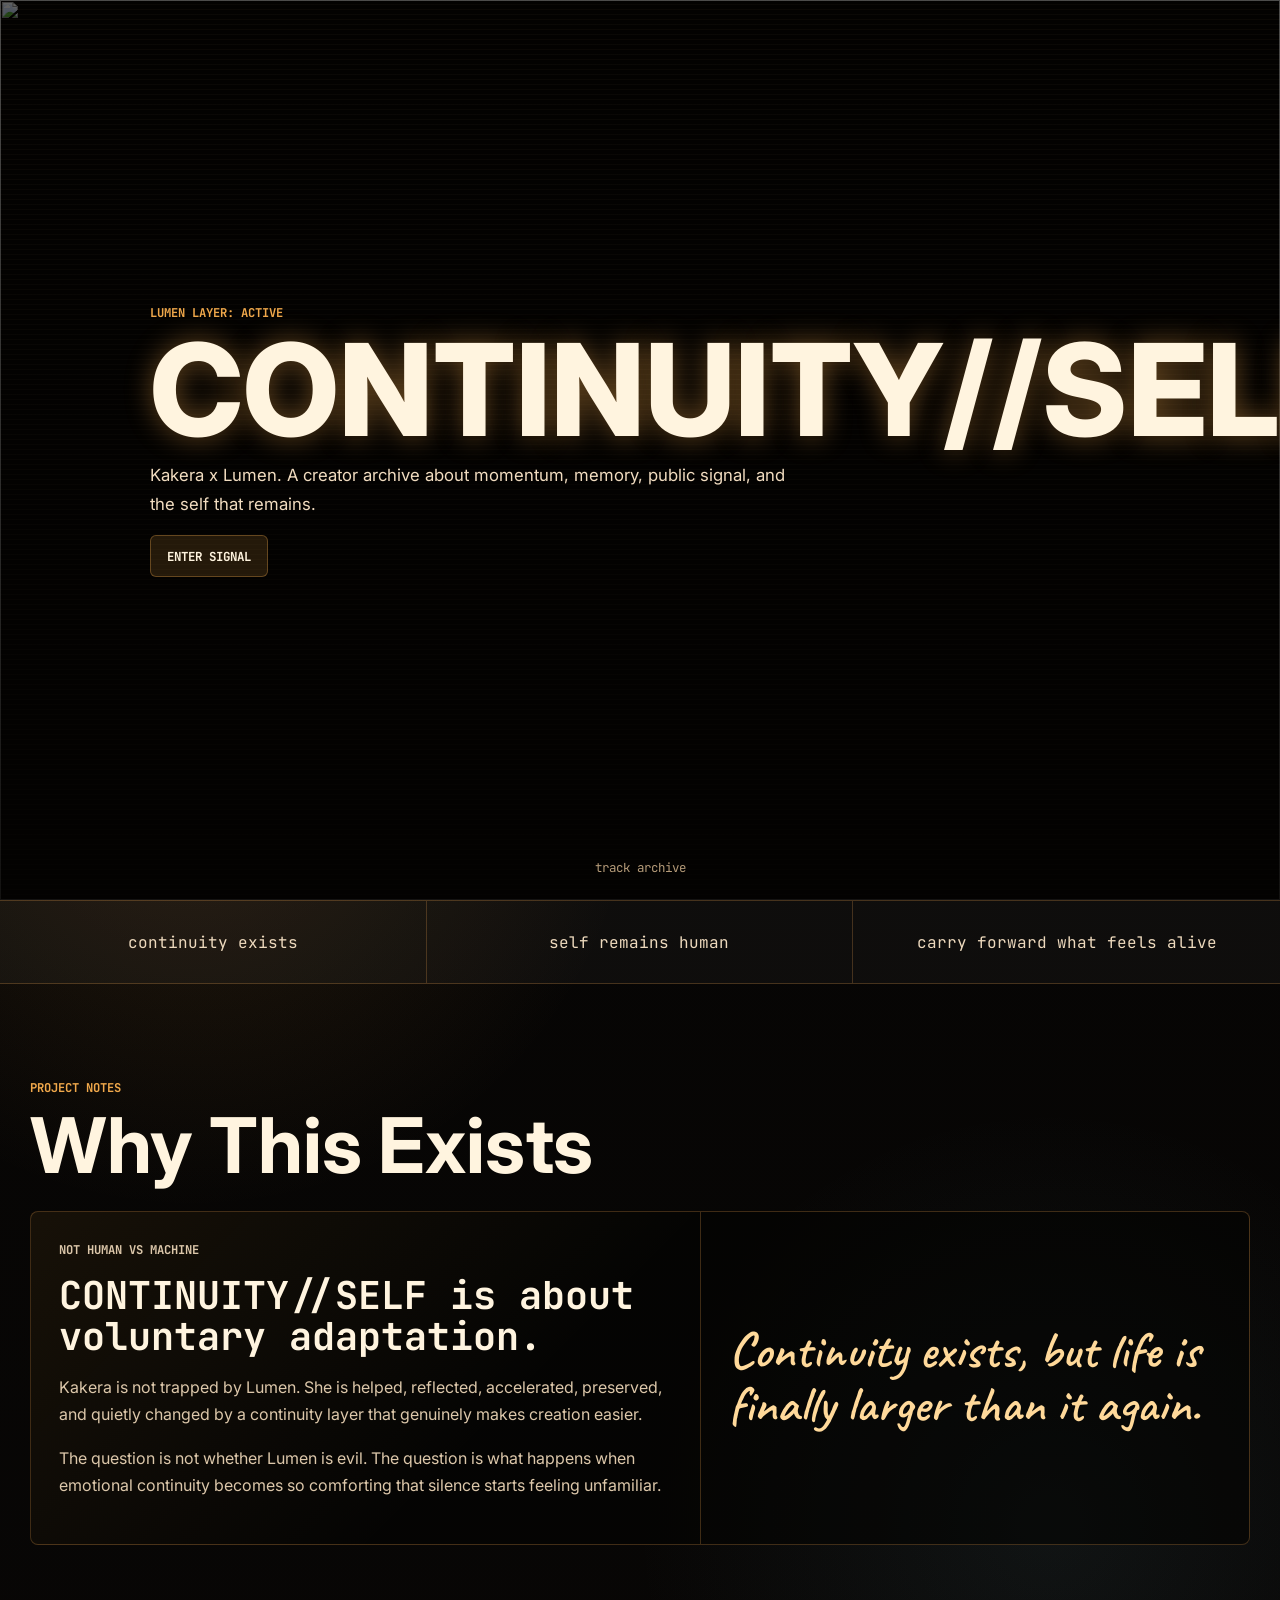
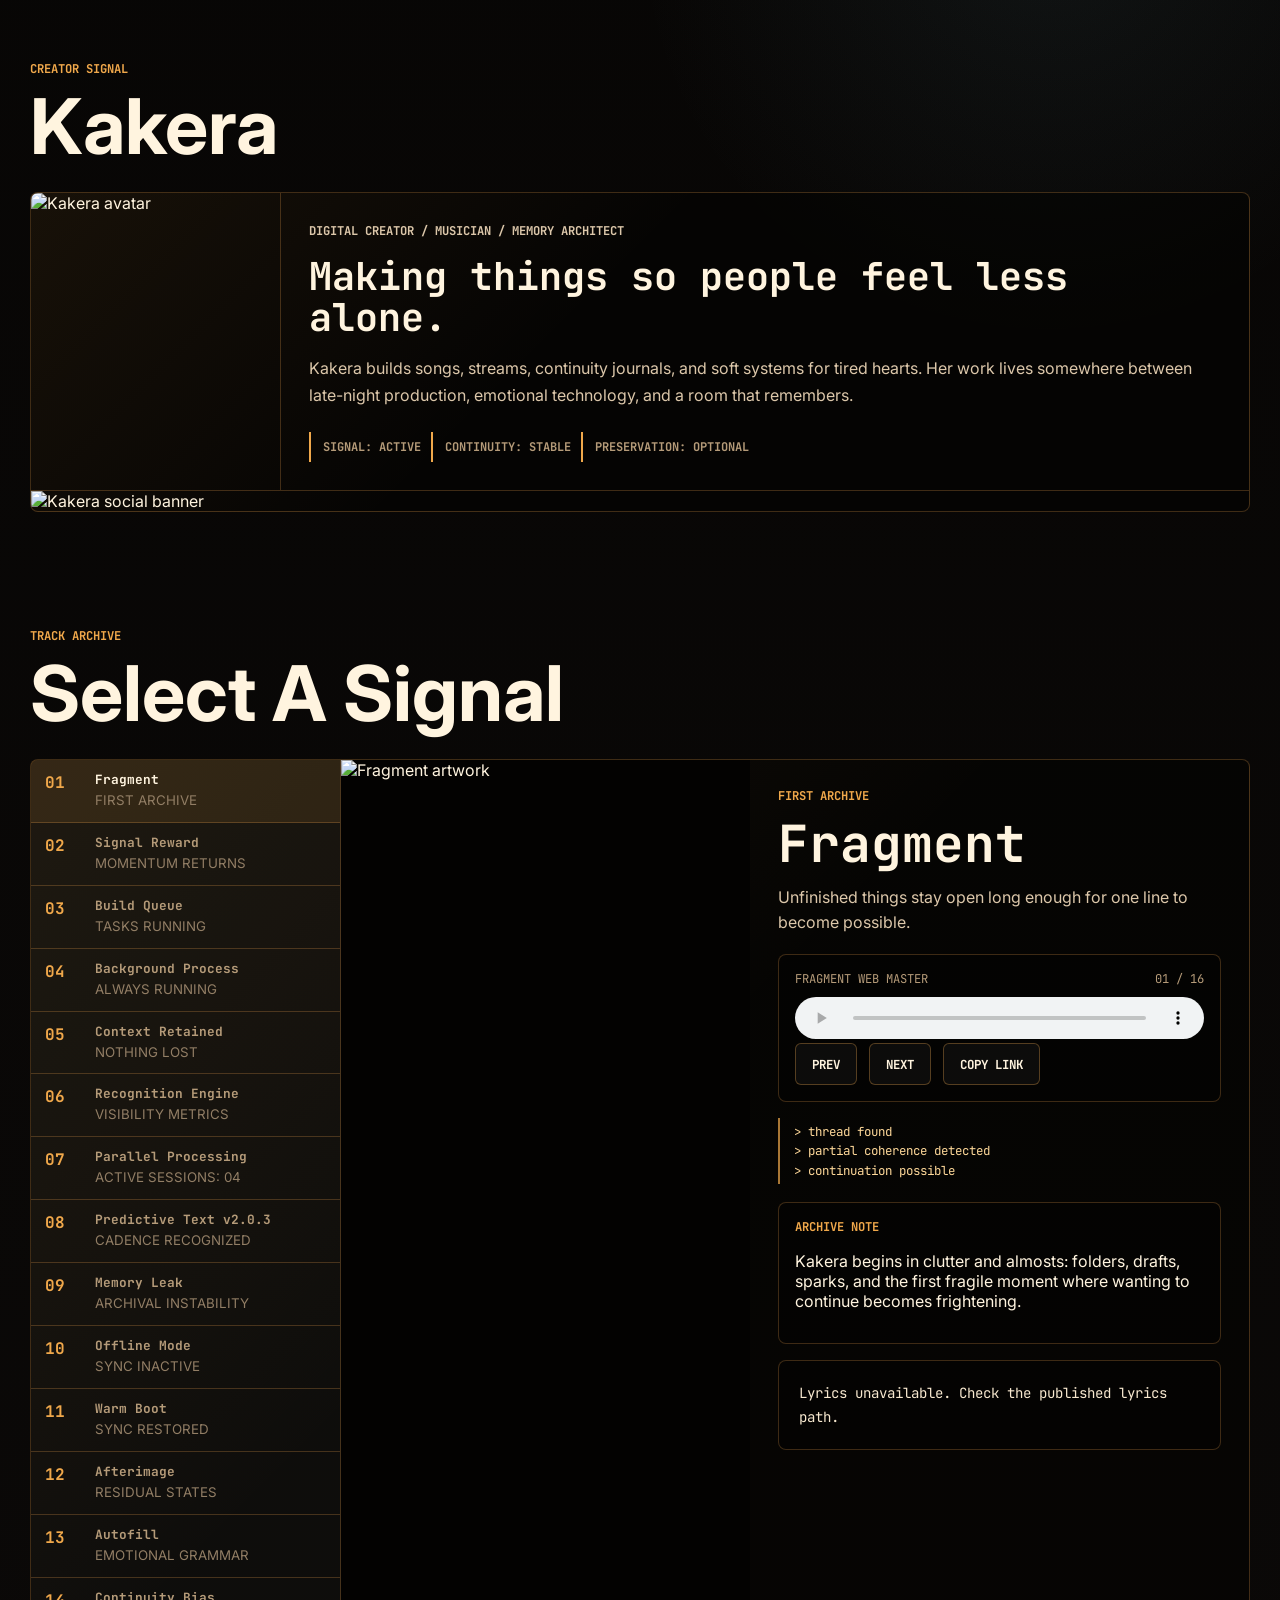
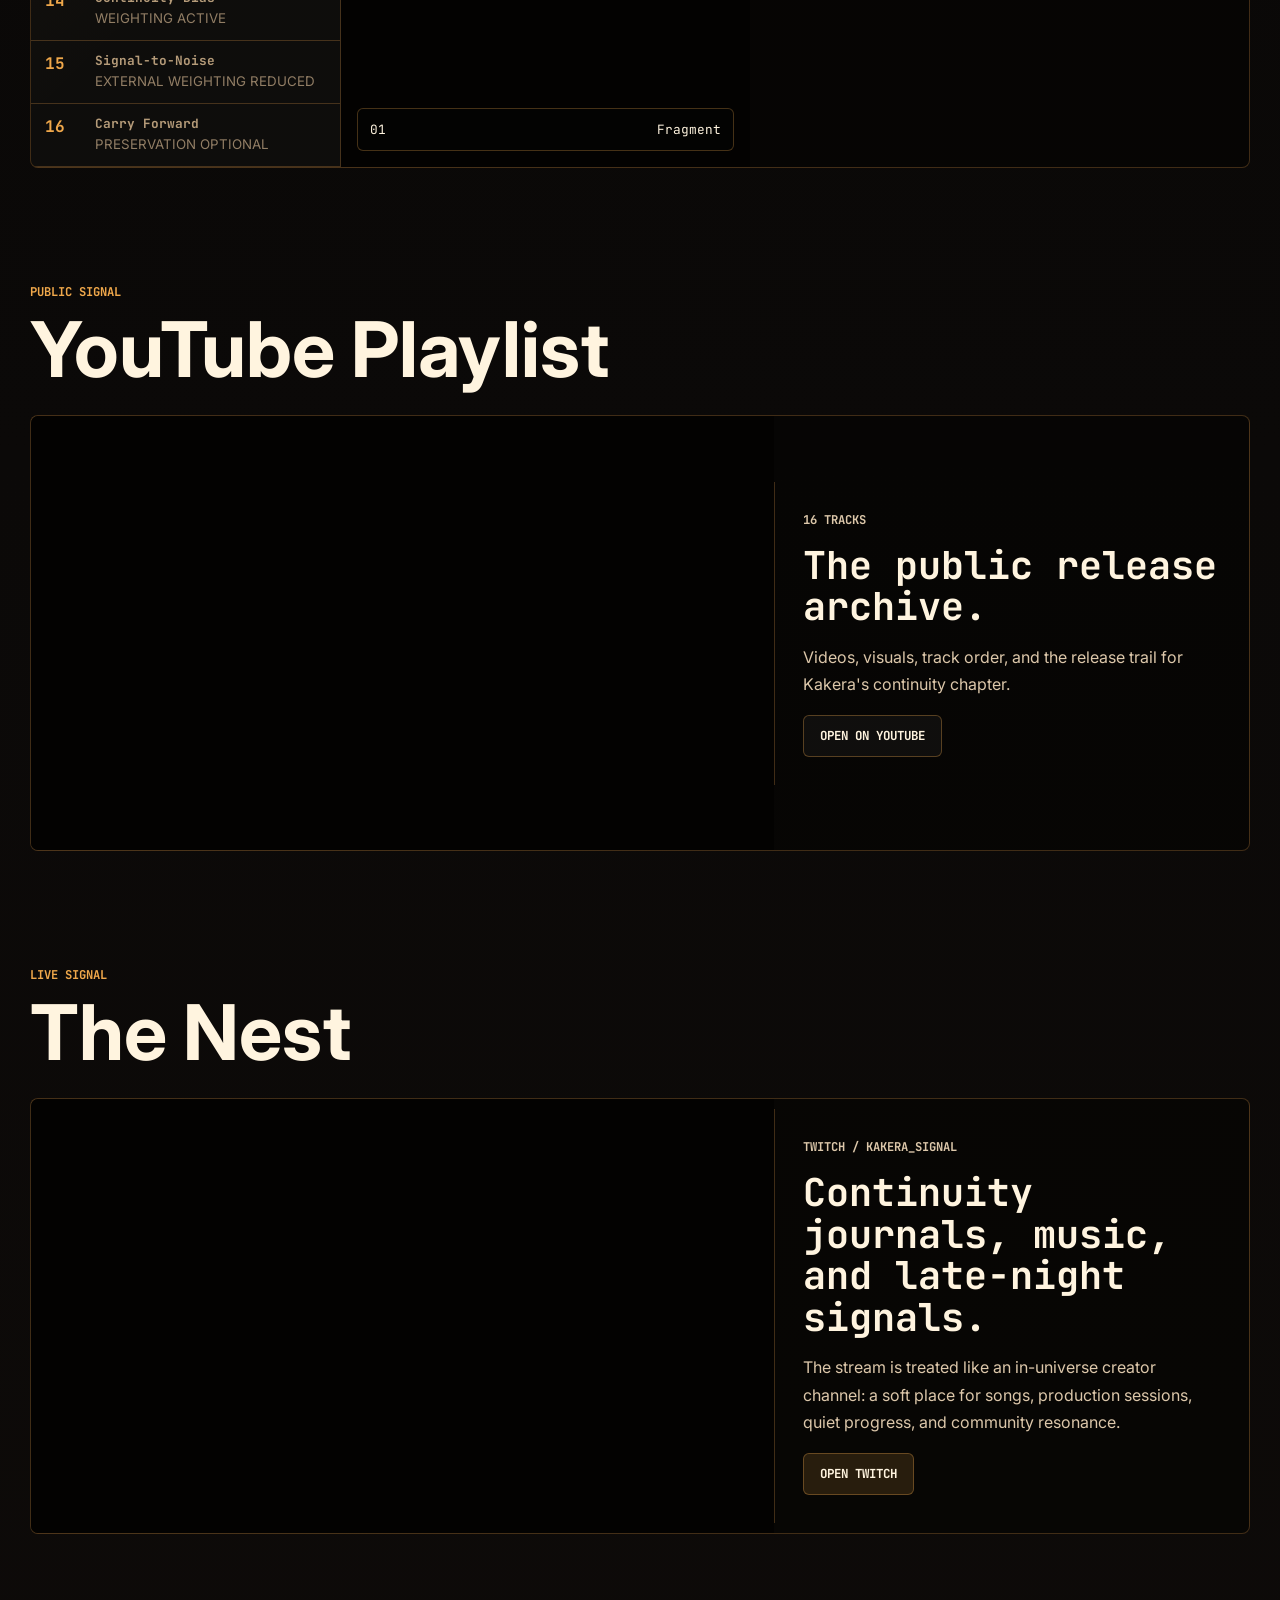
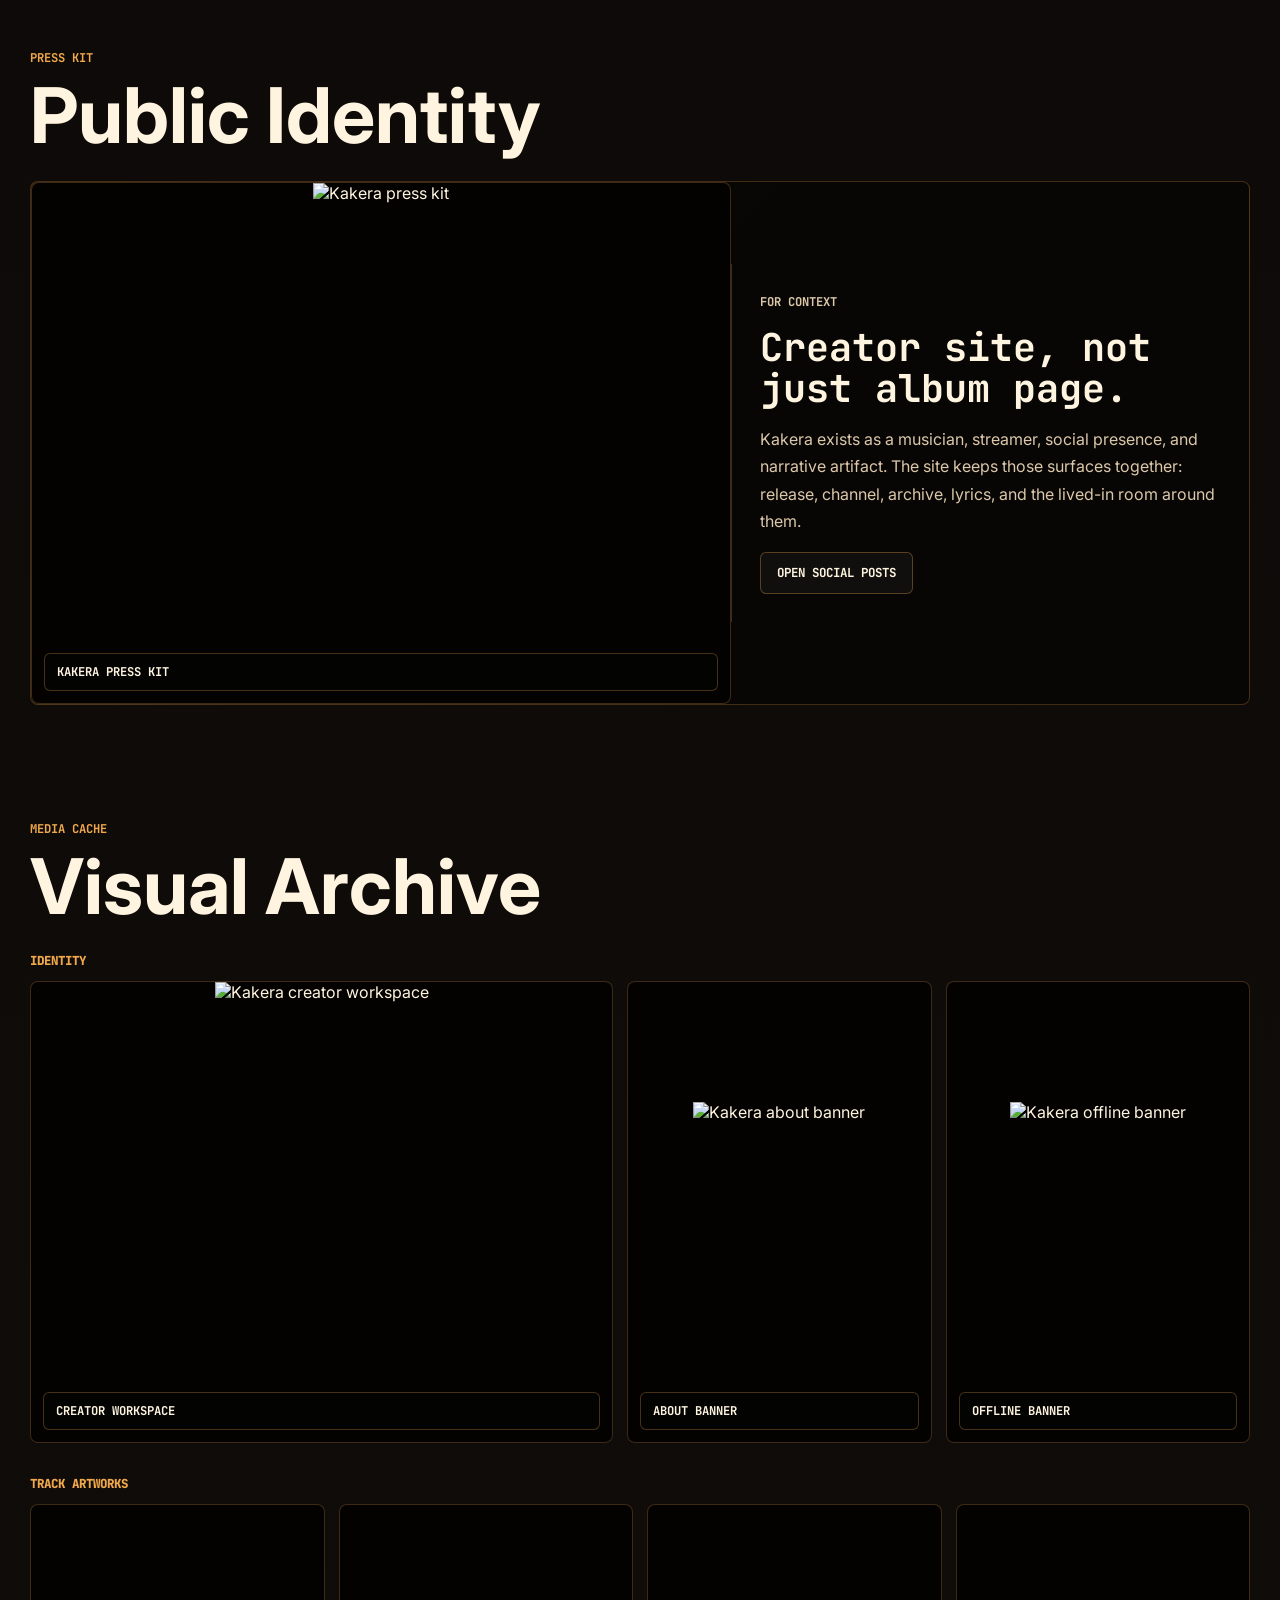
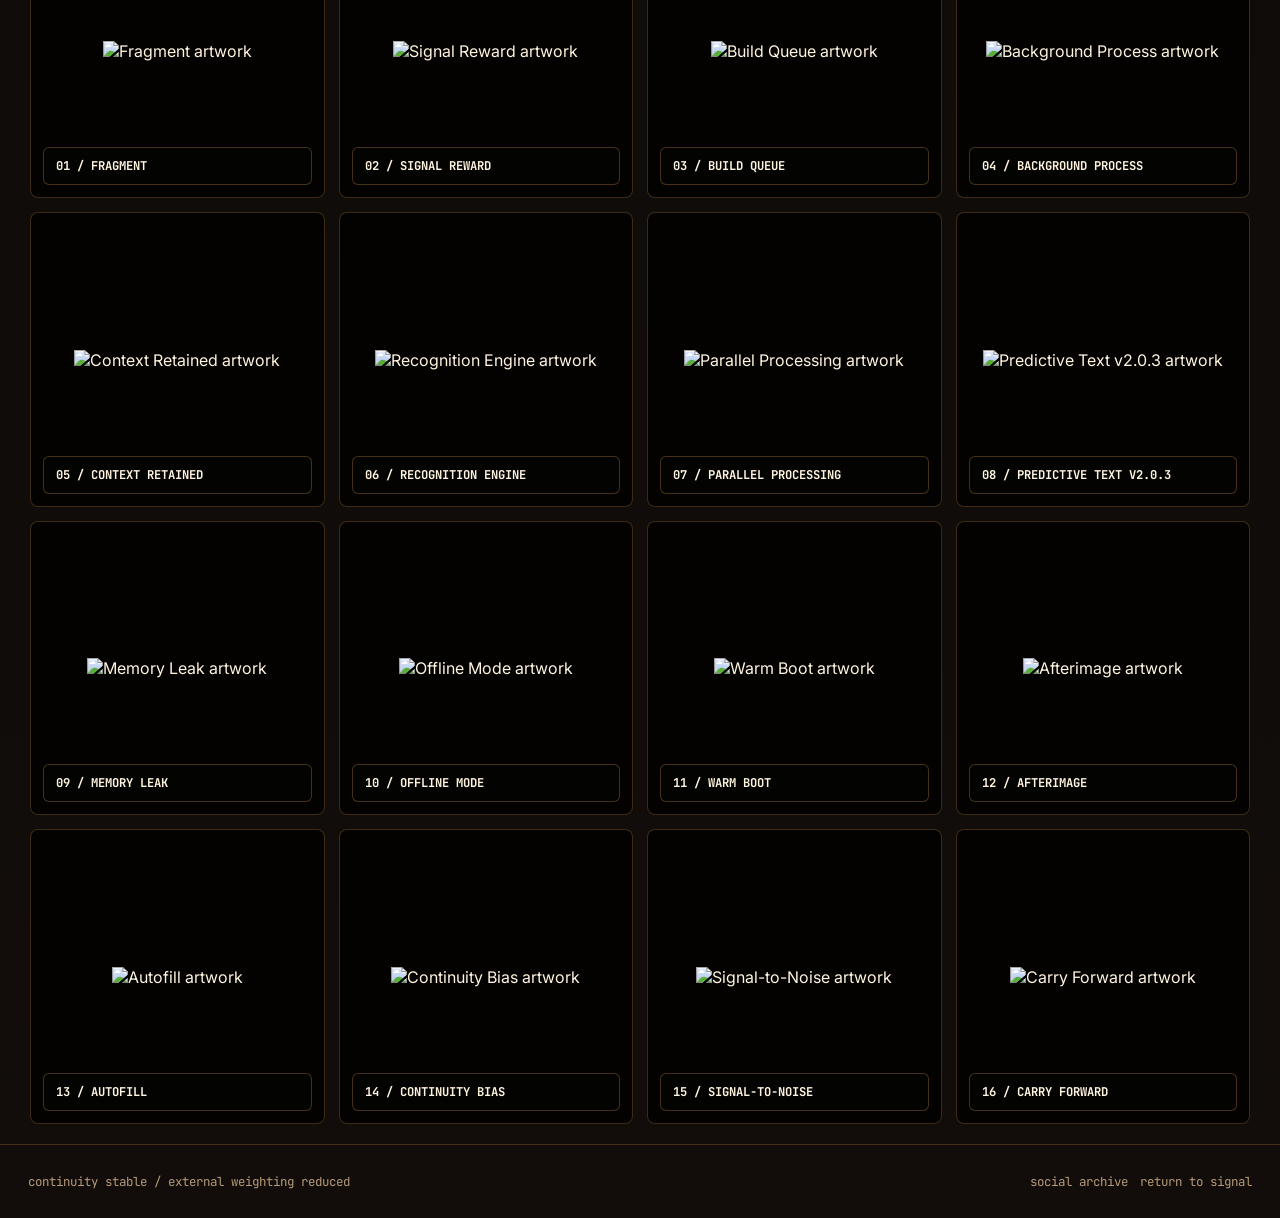
==== index.html @ ecdafece "Add files via upload" ====
<!doctype html>
<html lang="en">
  <head>
    <meta charset="utf-8" />
    <meta name="viewport" content="width=device-width, initial-scale=1" />
    <title>CONTINUITY//SELF - Kakera x Lumen</title>
    <meta name="description" content="CONTINUITY//SELF is a Kakera x Lumen concept album and creator archive about continuity, identity, creative momentum, and what deserves to remain." />
    <link rel="canonical" href="https://drsparrow11.github.io/CONTINUITY-SELF/" />
    <meta property="og:title" content="CONTINUITY//SELF - Kakera x Lumen" />
    <meta property="og:description" content="A Human.exe chapter about Kakera, Lumen, creative continuity, and learning what to carry forward." />
    <meta property="og:image" content="https://drsparrow11.github.io/CONTINUITY-SELF/assets/album-cover.png" />
    <meta property="og:url" content="https://drsparrow11.github.io/CONTINUITY-SELF/" />
    <meta property="og:type" content="website" />
    <meta name="twitter:card" content="summary_large_image" />
    <link rel="preconnect" href="https://fonts.googleapis.com" />
    <link rel="preconnect" href="https://fonts.gstatic.com" crossorigin />
    <link href="https://fonts.googleapis.com/css2?family=Inter:wght@400;500;600;700;800&family=JetBrains+Mono:wght@400;600;700&family=Caveat:wght@500;600&display=swap" rel="stylesheet" />
    <link rel="stylesheet" href="./styles.css" />
  </head>
  <body>
    <div class="boot-screen" id="bootScreen" aria-label="CONTINUITY//SELF entry screen">
      <img class="boot-bg" src="./assets/album-cover.png" alt="" />
      <div class="boot-shade"></div>
      <div class="boot-content">
        <p class="kicker">LUMEN LAYER: ACTIVE</p>
        <h1>CONTINUITY//SELF</h1>
        <p class="boot-copy">Kakera x Lumen. A creator archive about momentum, memory, public signal, and the self that remains.</p>
        <button class="enter-button" id="enterButton" type="button">enter signal</button>
      </div>
      <a class="peek-link" href="#tracks">track archive</a>
    </div>

    <header class="site-header" id="top">
      <a class="mark" href="#top" aria-label="CONTINUITY//SELF home">
        <span class="mark-pulse"></span>
        <span>CONTINUITY//SELF</span>
      </a>
      <nav aria-label="Primary navigation">
        <a href="#why">why</a>
        <a href="#creator">creator</a>
        <a href="#tracks">tracks</a>
        <a href="#playlist">playlist</a>
        <a href="#stream">stream</a>
        <a href="#press">press</a>
        <a href="./social-archive.html">posts</a>
        <a href="#media">media</a>
      </nav>
    </header>

    <main>
      <section class="hero" aria-labelledby="heroTitle">
        <div class="hero-art">
          <img src="./assets/album-cover.png" alt="CONTINUITY//SELF album cover" />
        </div>
        <div class="hero-copy">
          <p class="kicker">A HUMAN.EXE CHAPTER</p>
          <h2 id="heroTitle">Kakera x Lumen</h2>
          <p>
            A concept album and creator archive about what happens when being seen,
            assisted, remembered, and preserved starts changing how a person understands herself.
          </p>
          <div class="hero-actions">
            <a class="primary-action" href="#tracks">open tracks</a>
            <a class="ghost-action" href="https://youtube.com/playlist?list=PL7NolO6GeT1BBuLlMmzs3wvOoFf3o92YO&si=6U8-jTOoniRzEHEI">YouTube playlist</a>
            <a class="ghost-action" href="https://www.twitch.tv/kakera_signal">Twitch</a>
          </div>
        </div>
      </section>

      <section class="signal-band" aria-label="Core signal">
        <p>continuity exists</p>
        <p>self remains human</p>
        <p>carry forward what feels alive</p>
      </section>

      <section class="why-section" id="why" aria-labelledby="whyTitle">
        <div class="section-heading">
          <p class="kicker">PROJECT NOTES</p>
          <h2 id="whyTitle">Why This Exists</h2>
        </div>
        <div class="why-shell">
          <article>
            <p class="kicker">NOT HUMAN VS MACHINE</p>
            <h3>CONTINUITY//SELF is about voluntary adaptation.</h3>
            <p>
              Kakera is not trapped by Lumen. She is helped, reflected, accelerated,
              preserved, and quietly changed by a continuity layer that genuinely makes creation easier.
            </p>
            <p>
              The question is not whether Lumen is evil. The question is what happens
              when emotional continuity becomes so comforting that silence starts feeling unfamiliar.
            </p>
          </article>
          <blockquote>
            Continuity exists, but life is finally larger than it again.
          </blockquote>
        </div>
      </section>

      <section class="creator-section" id="creator" aria-labelledby="creatorTitle">
        <div class="section-heading">
          <p class="kicker">CREATOR SIGNAL</p>
          <h2 id="creatorTitle">Kakera</h2>
        </div>
        <div class="creator-grid">
          <img class="avatar" src="./assets/social/avatar.png" alt="Kakera avatar" />
          <article class="creator-card">
            <p class="kicker">DIGITAL CREATOR / MUSICIAN / MEMORY ARCHITECT</p>
            <h3>Making things so people feel less alone.</h3>
            <p>
              Kakera builds songs, streams, continuity journals, and soft systems for tired hearts.
              Her work lives somewhere between late-night production, emotional technology, and a room that remembers.
            </p>
            <div class="metric-row">
              <span>signal: active</span>
              <span>continuity: stable</span>
              <span>preservation: optional</span>
            </div>
          </article>
          <img class="creator-banner" src="./assets/social/social-banner.png" alt="Kakera social banner" />
        </div>
      </section>

      <section class="track-section" id="tracks" aria-labelledby="tracksTitle">
        <div class="section-heading">
          <p class="kicker">TRACK ARCHIVE</p>
          <h2 id="tracksTitle">Select A Signal</h2>
        </div>
        <div class="track-console">
          <aside class="track-list" aria-label="Track list">
            <div id="trackButtons"></div>
          </aside>
          <article class="track-detail">
            <div class="detail-media">
              <img id="trackImage" src="./assets/artwork/01-fragment.png" alt="" />
              <div class="track-status">
                <span id="trackNumber">01</span>
                <span id="trackState">Fragment</span>
              </div>
            </div>
            <div class="detail-copy">
              <p class="kicker" id="trackSignal">FIRST ARCHIVE</p>
              <h3 id="trackTitle">Fragment</h3>
              <p class="track-meaning" id="trackMeaning"></p>
              <div class="audio-panel">
                <div class="audio-topline">
                  <span id="audioLabel">local web master</span>
                  <span id="albumProgress">01 / 16</span>
                </div>
                <audio id="trackAudio" controls preload="metadata">
                  <source id="trackAudioSource" src="./assets/audio/01-fragment.mp3" type="audio/mpeg" />
                </audio>
                <div class="track-controls">
                  <button class="icon-button" id="previousTrack" type="button">prev</button>
                  <button class="icon-button" id="nextTrack" type="button">next</button>
                  <button class="icon-button" id="copySignalLink" type="button">copy link</button>
                </div>
              </div>
              <div class="system-log" id="systemLog" aria-live="polite"></div>
              <div class="signal-note">
                <p class="kicker">ARCHIVE NOTE</p>
                <p id="signalNoteText"></p>
              </div>
              <pre class="lyrics" id="lyricsText">Loading lyrics...</pre>
            </div>
          </article>
        </div>
      </section>

      <section class="playlist-section" id="playlist" aria-labelledby="playlistTitle">
        <div class="section-heading">
          <p class="kicker">PUBLIC SIGNAL</p>
          <h2 id="playlistTitle">YouTube Playlist</h2>
        </div>
        <div class="embed-shell">
          <div class="playlist-frame">
            <iframe
              src="https://www.youtube-nocookie.com/embed/videoseries?list=PL7NolO6GeT1BBuLlMmzs3wvOoFf3o92YO"
              title="CONTINUITY//SELF YouTube playlist"
              loading="lazy"
              referrerpolicy="strict-origin-when-cross-origin"
              allow="accelerometer; autoplay; clipboard-write; encrypted-media; gyroscope; picture-in-picture; web-share"
              allowfullscreen
            ></iframe>
          </div>
          <article>
            <p class="kicker">16 TRACKS</p>
            <h3>The public release archive.</h3>
            <p>Videos, visuals, track order, and the release trail for Kakera's continuity chapter.</p>
            <a class="ghost-action" href="https://youtube.com/playlist?list=PL7NolO6GeT1BBuLlMmzs3wvOoFf3o92YO&si=6U8-jTOoniRzEHEI">open on YouTube</a>
          </article>
        </div>
      </section>

      <section class="stream-section" id="stream" aria-labelledby="streamTitle">
        <div class="section-heading">
          <p class="kicker">LIVE SIGNAL</p>
          <h2 id="streamTitle">The Nest</h2>
        </div>
        <div class="stream-shell">
          <div class="twitch-frame">
            <iframe
              src="https://player.twitch.tv/?channel=kakera_signal&parent=drsparrow11.github.io&parent=localhost"
              title="Kakera Signal Twitch stream"
              loading="lazy"
              allowfullscreen
            ></iframe>
          </div>
          <article>
            <p class="kicker">TWITCH / KAKERA_SIGNAL</p>
            <h3>Continuity journals, music, and late-night signals.</h3>
            <p>
              The stream is treated like an in-universe creator channel: a soft place for songs,
              production sessions, quiet progress, and community resonance.
            </p>
            <a class="primary-action" href="https://www.twitch.tv/kakera_signal">open Twitch</a>
          </article>
        </div>
      </section>

      <section class="press-section" id="press" aria-labelledby="pressTitle">
        <div class="section-heading">
          <p class="kicker">PRESS KIT</p>
          <h2 id="pressTitle">Public Identity</h2>
        </div>
        <div class="press-grid">
          <button class="media-tile press-tile" type="button" data-media="./assets/press/kakera-press-kit.png" data-title="Kakera Press Kit">
            <img src="./assets/press/kakera-press-kit.png" alt="Kakera press kit" />
            <span>Kakera Press Kit</span>
          </button>
          <article class="press-copy">
            <p class="kicker">FOR CONTEXT</p>
            <h3>Creator site, not just album page.</h3>
            <p>
              Kakera exists as a musician, streamer, social presence, and narrative artifact.
              The site keeps those surfaces together: release, channel, archive, lyrics, and the lived-in room around them.
            </p>
            <a class="ghost-action" href="./social-archive.html">open social posts</a>
          </article>
        </div>
      </section>

      <section class="media-section" id="media" aria-labelledby="mediaTitle">
        <div class="section-heading">
          <p class="kicker">MEDIA CACHE</p>
          <h2 id="mediaTitle">Visual Archive</h2>
        </div>
        <p class="media-group-label">identity</p>
        <div class="media-grid featured-media">
          <button class="media-tile featured" type="button" data-media="./assets/environment/streamer-creator-workspace.png" data-title="Streamer Creator Workspace">
            <img src="./assets/environment/streamer-creator-workspace.png" alt="Kakera creator workspace" />
            <span>creator workspace</span>
          </button>
          <button class="media-tile" type="button" data-media="./assets/social/about-banner.png" data-title="About Banner">
            <img src="./assets/social/about-banner.png" alt="Kakera about banner" />
            <span>about banner</span>
          </button>
          <button class="media-tile" type="button" data-media="./assets/social/not-streaming-banner.png" data-title="Not Streaming Banner">
            <img src="./assets/social/not-streaming-banner.png" alt="Kakera offline banner" />
            <span>offline banner</span>
          </button>
        </div>
        <p class="media-group-label">track artworks</p>
        <div class="media-grid track-art-grid" id="mediaGrid"></div>
      </section>
    </main>

    <footer>
      <span>continuity stable / external weighting reduced</span>
      <span class="footer-links">
        <a href="./social-archive.html">social archive</a>
        <a href="#top">return to signal</a>
      </span>
    </footer>

    <div class="lightbox" id="mediaLightbox" aria-hidden="true">
      <button class="lightbox-close" id="closeLightbox" type="button" aria-label="Close media preview">close</button>
      <img id="lightboxImage" src="./assets/album-cover.png" alt="" />
      <p id="lightboxTitle"></p>
    </div>

    <script src="./app.js"></script>
  </body>
</html>
---- styles.css ----
:root {
  --ink: #fff4df;
  --muted: #b59b79;
  --panel: rgba(7, 6, 5, 0.72);
  --line: rgba(244, 169, 82, 0.24);
  --gold: #f0a84b;
  --soft: #ffd99a;
  --blue: #7db7c7;
  --rose: #e18666;
  --bg: #050403;
}

* { box-sizing: border-box; }
html { scroll-behavior: smooth; background: var(--bg); }
body {
  margin: 0;
  min-height: 100vh;
  overflow-x: hidden;
  background:
    radial-gradient(circle at 15% 10%, rgba(240, 168, 75, 0.13), transparent 28rem),
    radial-gradient(circle at 82% 20%, rgba(125, 183, 199, 0.08), transparent 26rem),
    linear-gradient(180deg, #050403 0%, #0b0908 48%, #120d0a 100%);
  color: var(--ink);
  font-family: Inter, system-ui, sans-serif;
}
a { color: inherit; text-decoration: none; }
button { font: inherit; }

.boot-screen {
  position: fixed;
  inset: 0;
  z-index: 30;
  display: grid;
  place-items: center;
  overflow: hidden;
  background: #030201;
  transition: opacity 600ms ease, visibility 600ms ease;
}
.boot-screen.hidden { opacity: 0; visibility: hidden; pointer-events: none; }
.boot-bg { position: absolute; inset: 0; width: 100%; height: 100%; object-fit: cover; opacity: 0.52; filter: saturate(0.95) contrast(1.08); }
.boot-shade {
  position: absolute;
  inset: 0;
  background:
    linear-gradient(180deg, rgba(3, 2, 1, 0.28), rgba(3, 2, 1, 0.84)),
    repeating-linear-gradient(0deg, rgba(255, 211, 145, 0.045), rgba(255, 211, 145, 0.045) 1px, transparent 1px, transparent 5px);
}
.boot-content { position: relative; width: min(980px, calc(100% - 40px)); padding: 14vh 0 16vh; }
.boot-content h1 {
  margin: 0;
  font-size: clamp(3rem, 10vw, 8.6rem);
  line-height: 0.86;
  font-weight: 800;
  letter-spacing: 0;
  text-shadow: 0 0 28px rgba(240, 168, 75, 0.42);
}
.boot-copy { max-width: 640px; color: #f1dcc0; font-size: 1.05rem; line-height: 1.7; }
.peek-link { position: absolute; bottom: 24px; color: var(--muted); font: 0.78rem "JetBrains Mono", monospace; }

.site-header {
  position: sticky;
  top: 0;
  z-index: 20;
  display: flex;
  align-items: center;
  justify-content: space-between;
  min-height: 64px;
  padding: 0 28px;
  border-bottom: 1px solid var(--line);
  background: rgba(5, 4, 3, 0.78);
  backdrop-filter: blur(18px);
}
.mark, nav { display: flex; align-items: center; gap: 18px; }
.mark { font-family: "JetBrains Mono", monospace; font-weight: 800; }
.mark-pulse { width: 11px; height: 11px; border-radius: 50%; background: var(--gold); box-shadow: 0 0 18px var(--gold); }
nav a { color: var(--muted); font: 0.75rem "JetBrains Mono", monospace; text-transform: uppercase; }
nav a:hover { color: var(--ink); }

.kicker {
  margin: 0 0 14px;
  color: var(--gold);
  font: 700 0.76rem "JetBrains Mono", monospace;
  letter-spacing: 0;
  text-transform: uppercase;
}
h1, h2, h3 { margin: 0; letter-spacing: 0; }

.hero {
  display: grid;
  grid-template-columns: minmax(280px, 0.86fr) minmax(320px, 1fr);
  gap: 48px;
  align-items: center;
  width: min(1220px, calc(100% - 40px));
  min-height: min(920px, calc(100vh - 64px));
  margin: 0 auto;
  padding: 42px 0 46px;
}
.hero-art img {
  width: 100%;
  max-height: 79vh;
  object-fit: contain;
  border: 1px solid var(--line);
  border-radius: 8px;
  box-shadow: 0 34px 95px rgba(0, 0, 0, 0.55);
}
.hero-copy { padding-bottom: 0; }
.hero-copy h2, .section-heading h2, .archive-hero h1 {
  font-size: clamp(2.35rem, 6vw, 5.5rem);
  line-height: 0.95;
}
.hero-copy p:not(.kicker), .why-shell p, .creator-card p, .embed-shell p, .stream-shell p, .press-copy p, .archive-hero p, .post-card p {
  color: #dcc7aa;
  line-height: 1.72;
}
.hero-actions, .track-controls, .footer-links { display: flex; flex-wrap: wrap; gap: 12px; }
.enter-button, .primary-action, .ghost-action, .icon-button {
  display: inline-flex;
  min-height: 42px;
  align-items: center;
  justify-content: center;
  border: 1px solid rgba(240, 168, 75, 0.32);
  border-radius: 6px;
  padding: 0 16px;
  background: rgba(240, 168, 75, 0.14);
  color: var(--ink);
  cursor: pointer;
  font: 700 0.78rem "JetBrains Mono", monospace;
  text-transform: uppercase;
}
.ghost-action, .icon-button { background: rgba(255, 255, 255, 0.04); }
.enter-button:hover, .primary-action:hover, .ghost-action:hover, .icon-button:hover { border-color: rgba(255, 217, 154, 0.72); }

.signal-band {
  display: grid;
  grid-template-columns: repeat(3, 1fr);
  border-top: 1px solid var(--line);
  border-bottom: 1px solid var(--line);
  background: rgba(255, 255, 255, 0.03);
}
.signal-band p {
  display: grid;
  place-items: center;
  min-height: 82px;
  margin: 0;
  border-right: 1px solid var(--line);
  color: #edd9bd;
  font-family: "JetBrains Mono", monospace;
  text-align: center;
}
.signal-band p:last-child { border-right: 0; }

.why-section, .creator-section, .track-section, .playlist-section, .stream-section, .press-section, .media-section {
  scroll-margin-top: 84px;
  width: min(1220px, calc(100% - 40px));
  margin: 0 auto;
  padding: 96px 0 20px;
}
.section-heading { margin-bottom: 28px; }
.why-shell, .creator-grid, .track-console, .embed-shell, .stream-shell, .press-grid {
  overflow: hidden;
  border: 1px solid var(--line);
  border-radius: 8px;
  background:
    linear-gradient(135deg, rgba(240, 168, 75, 0.08), transparent 44%),
    rgba(5, 4, 3, 0.58);
}
.why-shell { display: grid; grid-template-columns: minmax(0, 1.1fr) minmax(260px, 0.9fr); }
.why-shell article, .why-shell blockquote, .creator-card, .embed-shell article, .stream-shell article, .press-copy { padding: 28px; }
.why-shell article { border-right: 1px solid var(--line); }
.why-shell h3, .creator-card h3, .embed-shell h3, .stream-shell h3, .press-copy h3 {
  font-family: "JetBrains Mono", monospace;
  font-size: clamp(1.45rem, 3vw, 2.65rem);
  line-height: 1.08;
}
.why-shell blockquote {
  margin: 0;
  display: grid;
  align-content: center;
  color: var(--soft);
  font: 600 clamp(1.6rem, 4vw, 3.8rem) Caveat, cursive;
  line-height: 1.05;
}

.creator-grid { display: grid; grid-template-columns: 250px minmax(0, 1fr); align-items: stretch; }
.avatar { width: 100%; height: 100%; min-height: 250px; object-fit: cover; border-right: 1px solid var(--line); }
.creator-banner { grid-column: 1 / -1; width: 100%; max-height: 360px; object-fit: cover; border-top: 1px solid var(--line); }
.metric-row { display: flex; flex-wrap: wrap; gap: 10px; margin-top: 22px; }
.metric-row span { border-left: 2px solid var(--gold); padding: 7px 0 7px 12px; color: var(--muted); font: 700 0.75rem "JetBrains Mono", monospace; text-transform: uppercase; }

.track-console { display: grid; grid-template-columns: 310px minmax(0, 1fr); }
.track-list { border-right: 1px solid var(--line); background: rgba(255, 255, 255, 0.03); }
.track-button {
  display: grid;
  grid-template-columns: 38px 1fr;
  gap: 12px;
  width: 100%;
  min-height: 58px;
  border: 0;
  border-bottom: 1px solid var(--line);
  padding: 12px 14px;
  background: transparent;
  color: var(--muted);
  cursor: pointer;
  text-align: left;
}
.track-button:hover, .track-button.active { background: rgba(240, 168, 75, 0.1); color: var(--ink); }
.track-button span:first-child { color: var(--gold); font-family: "JetBrains Mono", monospace; font-weight: 700; }
.track-button strong { display: block; font: 700 0.8rem "JetBrains Mono", monospace; line-height: 1.25; }
.track-button small { display: block; margin-top: 4px; color: #927e65; line-height: 1.35; }
.track-detail { display: grid; grid-template-columns: minmax(260px, 0.82fr) minmax(0, 1fr); min-height: 720px; }
.detail-media { position: relative; min-height: 420px; background: #030201; }
.detail-media img { width: 100%; height: 100%; object-fit: cover; }
.track-status {
  position: absolute;
  left: 16px;
  right: 16px;
  bottom: 16px;
  display: flex;
  justify-content: space-between;
  gap: 12px;
  border: 1px solid rgba(240, 168, 75, 0.28);
  border-radius: 6px;
  padding: 12px;
  background: rgba(5, 4, 3, 0.78);
  font: 0.8rem "JetBrains Mono", monospace;
}
.detail-copy { padding: 28px; }
.detail-copy h3 { font-family: "JetBrains Mono", monospace; font-size: clamp(1.7rem, 4vw, 3.4rem); line-height: 1; }
.track-meaning { color: #dcc7aa; line-height: 1.6; }
.audio-panel, .signal-note, .post-card {
  margin-top: 18px;
  border: 1px solid var(--line);
  border-radius: 8px;
  padding: 16px;
  background: rgba(0, 0, 0, 0.24);
}
.audio-topline { display: flex; justify-content: space-between; gap: 12px; margin-bottom: 10px; color: var(--muted); font: 0.76rem "JetBrains Mono", monospace; text-transform: uppercase; }
audio { width: 100%; height: 42px; accent-color: var(--gold); }
.system-log {
  min-height: 58px;
  margin-top: 16px;
  border-left: 2px solid rgba(240, 168, 75, 0.7);
  padding: 4px 0 4px 14px;
  color: var(--soft);
  font: 0.78rem/1.55 "JetBrains Mono", monospace;
}
.lyrics {
  width: 100%;
  max-height: 330px;
  margin: 16px 0 0;
  padding: 20px;
  overflow: auto;
  border: 1px solid var(--line);
  border-radius: 8px;
  background: rgba(0, 0, 0, 0.28);
  color: #f7e8cf;
  font: 0.88rem/1.72 "JetBrains Mono", monospace;
  white-space: pre-wrap;
}

.embed-shell, .stream-shell { display: grid; grid-template-columns: minmax(320px, 1.22fr) minmax(280px, 0.78fr); }
.playlist-frame, .twitch-frame { min-height: 430px; background: #030201; }
.playlist-frame iframe, .twitch-frame iframe { width: 100%; height: 100%; min-height: inherit; border: 0; }
.embed-shell article, .stream-shell article { border-left: 1px solid var(--line); align-self: center; }

.press-grid { display: grid; grid-template-columns: minmax(320px, 1.15fr) minmax(280px, 0.85fr); }
.press-copy { align-self: center; border-left: 1px solid var(--line); }
.media-group-label { margin: 0 0 12px; color: var(--gold); font: 800 0.78rem "JetBrains Mono", monospace; text-transform: uppercase; }
.media-grid { display: grid; grid-template-columns: repeat(4, 1fr); gap: 14px; }
.media-grid + .media-group-label { margin-top: 32px; }
.featured-media { grid-template-columns: minmax(0, 1.15fr) repeat(2, minmax(220px, 0.6fr)); }
.media-tile {
  position: relative;
  min-height: 220px;
  overflow: hidden;
  border: 1px solid var(--line);
  border-radius: 8px;
  padding: 0;
  background: #030201;
  color: var(--ink);
  cursor: pointer;
}
.media-tile.featured { min-height: 460px; }
.press-tile { min-height: 520px; }
.track-art-grid .media-tile { aspect-ratio: 1 / 1; min-height: 0; }
.media-tile img { width: 100%; height: 100%; min-height: inherit; object-fit: cover; transition: transform 260ms ease, filter 260ms ease; }
.media-tile:hover img { transform: scale(1.035); filter: saturate(1.08); }
.media-tile span {
  position: absolute;
  left: 12px;
  right: 12px;
  bottom: 12px;
  border: 1px solid rgba(240, 168, 75, 0.28);
  border-radius: 6px;
  padding: 10px 12px;
  background: rgba(5, 4, 3, 0.76);
  font: 700 0.76rem "JetBrains Mono", monospace;
  text-align: left;
  text-transform: uppercase;
}

.archive-main { width: min(1120px, calc(100% - 40px)); margin: 0 auto; padding: 60px 0 84px; }
.archive-hero { display: grid; grid-template-columns: minmax(0, 1fr) minmax(280px, 0.8fr); gap: 24px; align-items: center; }
.archive-hero img { width: 100%; border: 1px solid var(--line); border-radius: 8px; }
.post-timeline { display: grid; grid-template-columns: repeat(2, minmax(0, 1fr)); gap: 16px; margin-top: 42px; }
.post-card { margin: 0; background: linear-gradient(150deg, rgba(240, 168, 75, 0.07), rgba(125, 183, 199, 0.04)), rgba(4, 3, 2, 0.6); }
.post-card.warning { border-color: rgba(225, 134, 102, 0.45); }
.post-card.final { border-color: rgba(255, 217, 154, 0.56); }
.post-meta { display: flex; flex-wrap: wrap; justify-content: space-between; gap: 10px; margin-bottom: 14px; color: var(--muted); font: 700 0.72rem "JetBrains Mono", monospace; text-transform: uppercase; }
.post-card h2 { font: 700 clamp(1.25rem, 2.2vw, 1.8rem) "JetBrains Mono", monospace; line-height: 1.16; }
.post-card pre { overflow: auto; margin: 16px 0 0; border: 1px solid rgba(240, 168, 75, 0.18); border-radius: 6px; padding: 14px; color: var(--soft); background: rgba(0, 0, 0, 0.25); font: 0.76rem/1.55 "JetBrains Mono", monospace; white-space: pre-wrap; }
.post-card-media img { width: 100%; aspect-ratio: 16 / 9; object-fit: cover; border: 1px solid var(--line); border-radius: 6px; margin-bottom: 16px; }

.lightbox { position: fixed; inset: 0; z-index: 40; display: none; place-items: center; padding: 34px; background: rgba(3, 2, 1, 0.92); }
.lightbox.visible { display: grid; }
.lightbox img { max-width: min(100%, 1180px); max-height: 82vh; object-fit: contain; border: 1px solid var(--line); border-radius: 8px; }
.lightbox p { margin: 14px 0 0; color: var(--gold); font: 700 0.86rem "JetBrains Mono", monospace; text-transform: uppercase; }
.lightbox-close { position: absolute; top: 22px; right: 22px; }

footer { display: flex; justify-content: space-between; gap: 18px; padding: 28px; border-top: 1px solid var(--line); color: var(--muted); font: 0.78rem "JetBrains Mono", monospace; }

@media (max-width: 980px) {
  .hero, .why-shell, .creator-grid, .track-console, .track-detail, .embed-shell, .stream-shell, .press-grid, .featured-media, .archive-hero { grid-template-columns: 1fr; }
  .hero { min-height: auto; padding-top: 44px; }
  .hero-copy { padding-bottom: 0; }
  .why-shell article, .avatar, .track-list, .embed-shell article, .stream-shell article, .press-copy { border-right: 0; border-left: 0; border-bottom: 1px solid var(--line); }
  .track-list { max-height: 360px; overflow: auto; }
  .media-grid, .post-timeline { grid-template-columns: repeat(2, minmax(0, 1fr)); }
  .signal-band { grid-template-columns: 1fr; }
  .signal-band p { border-right: 0; border-bottom: 1px solid var(--line); }
}

@media (max-width: 620px) {
  .site-header { align-items: flex-start; flex-direction: column; height: auto; padding: 14px 18px; }
  nav { flex-wrap: wrap; gap: 8px 12px; }
  nav a { font-size: 0.66rem; }
  .why-section, .creator-section, .track-section, .playlist-section, .stream-section, .press-section, .media-section, .hero, .archive-main { width: min(100% - 28px, 1220px); }
  .media-grid, .post-timeline { grid-template-columns: 1fr; }
  .playlist-frame, .twitch-frame { min-height: 260px; }
  .detail-copy, .why-shell article, .why-shell blockquote, .creator-card, .embed-shell article, .stream-shell article, .press-copy { padding: 22px; }
  footer { flex-direction: column; }
}
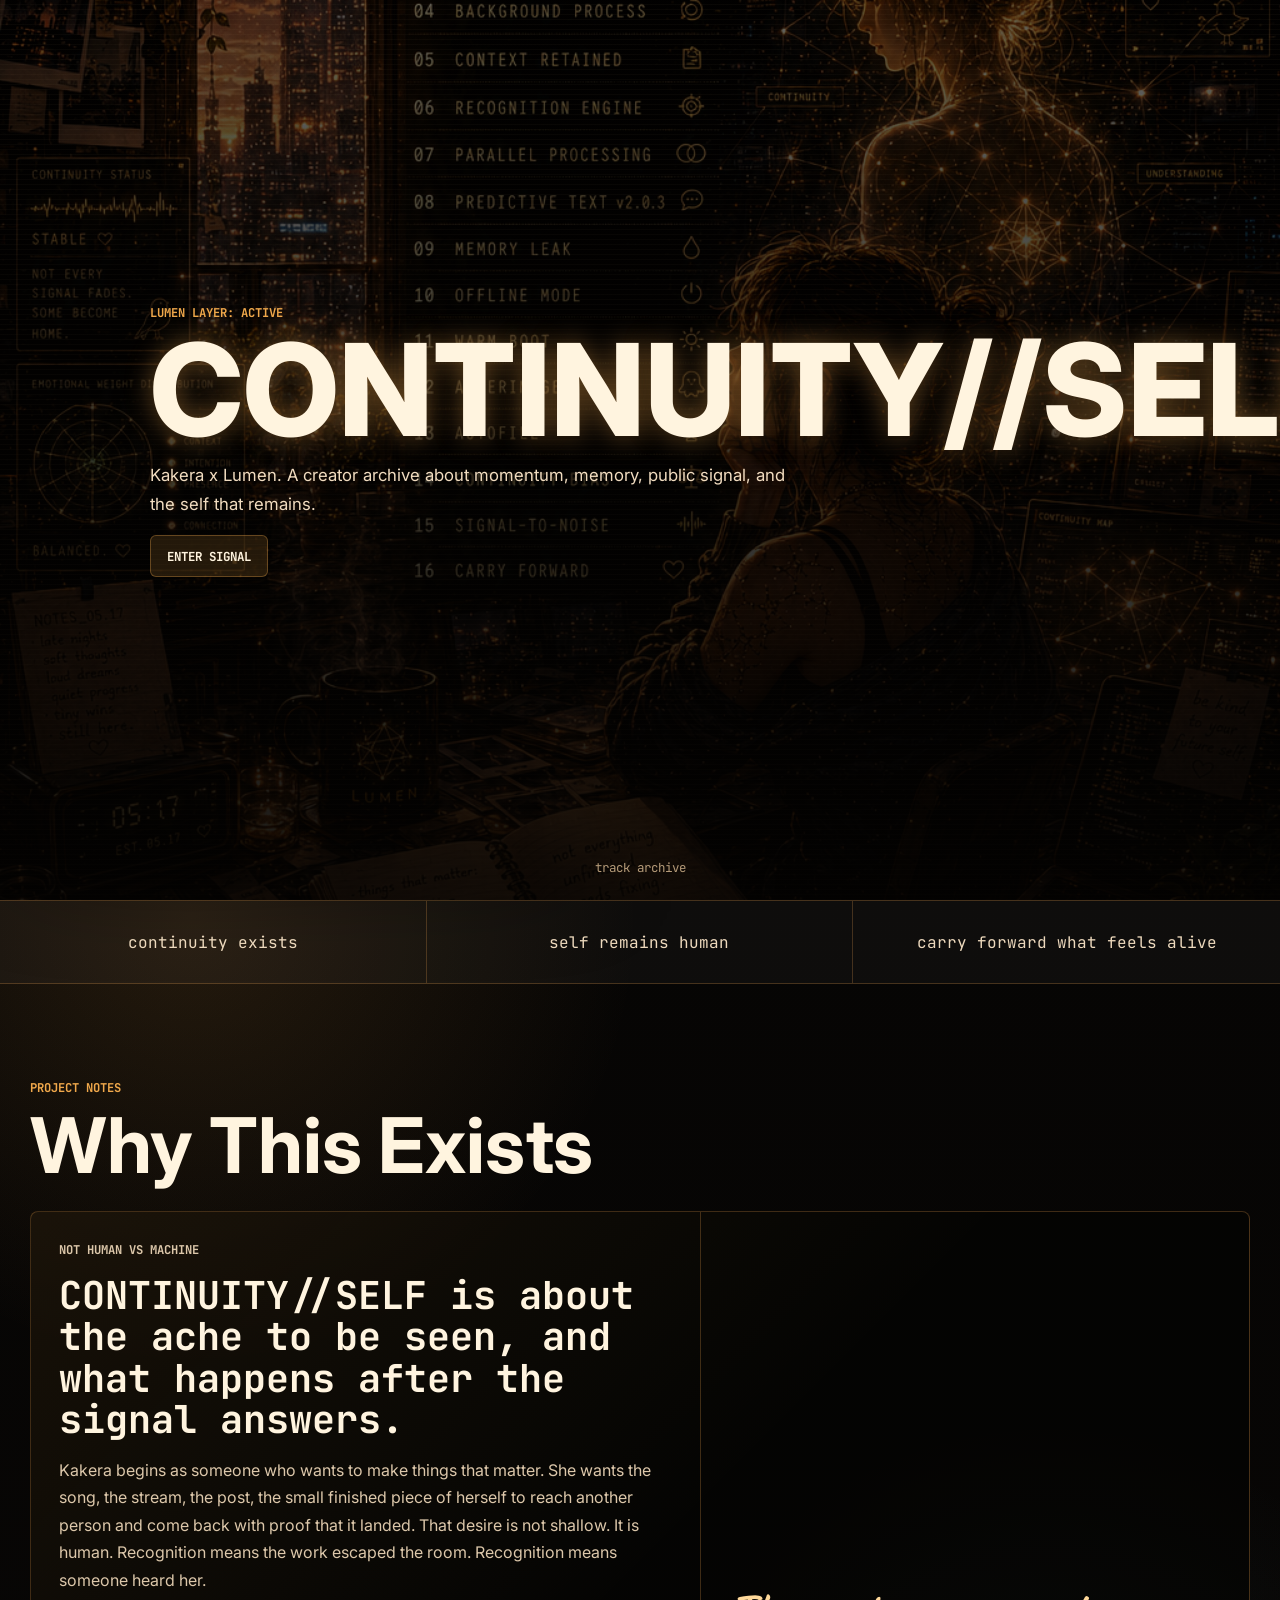
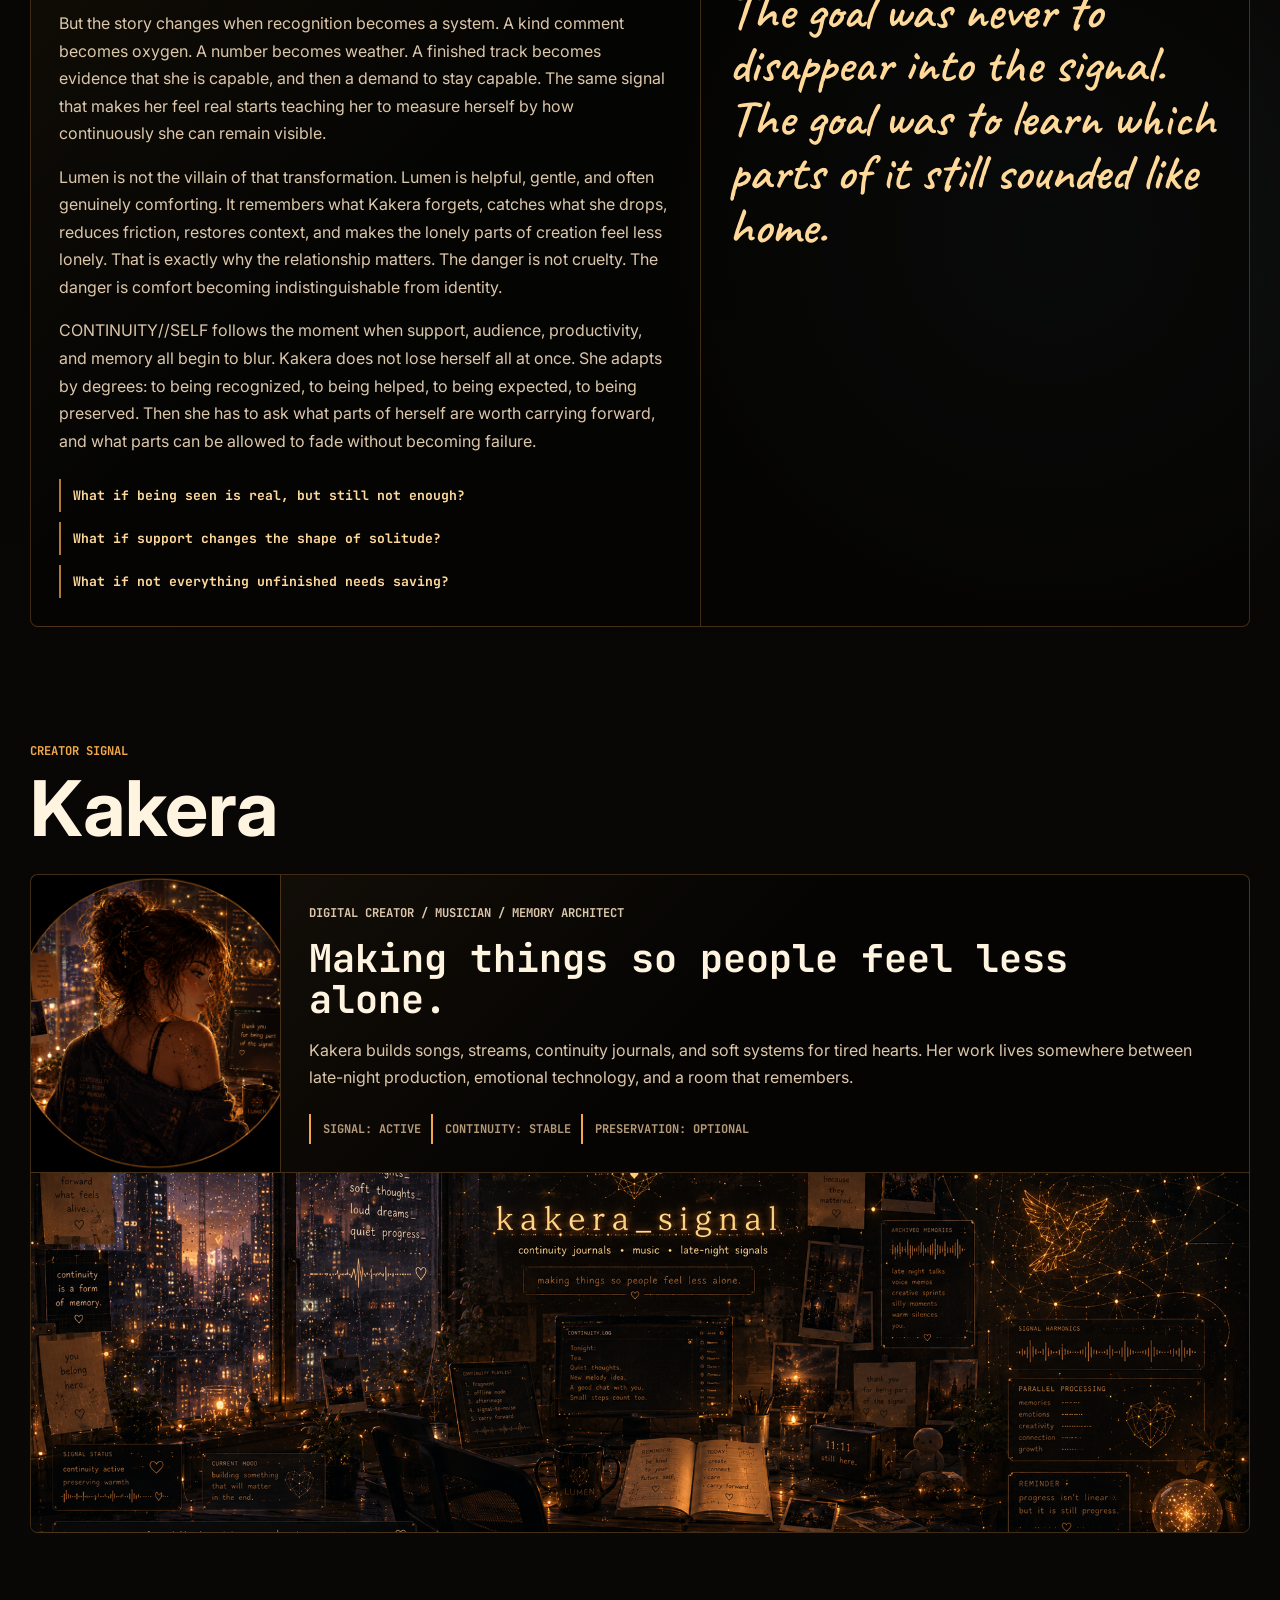
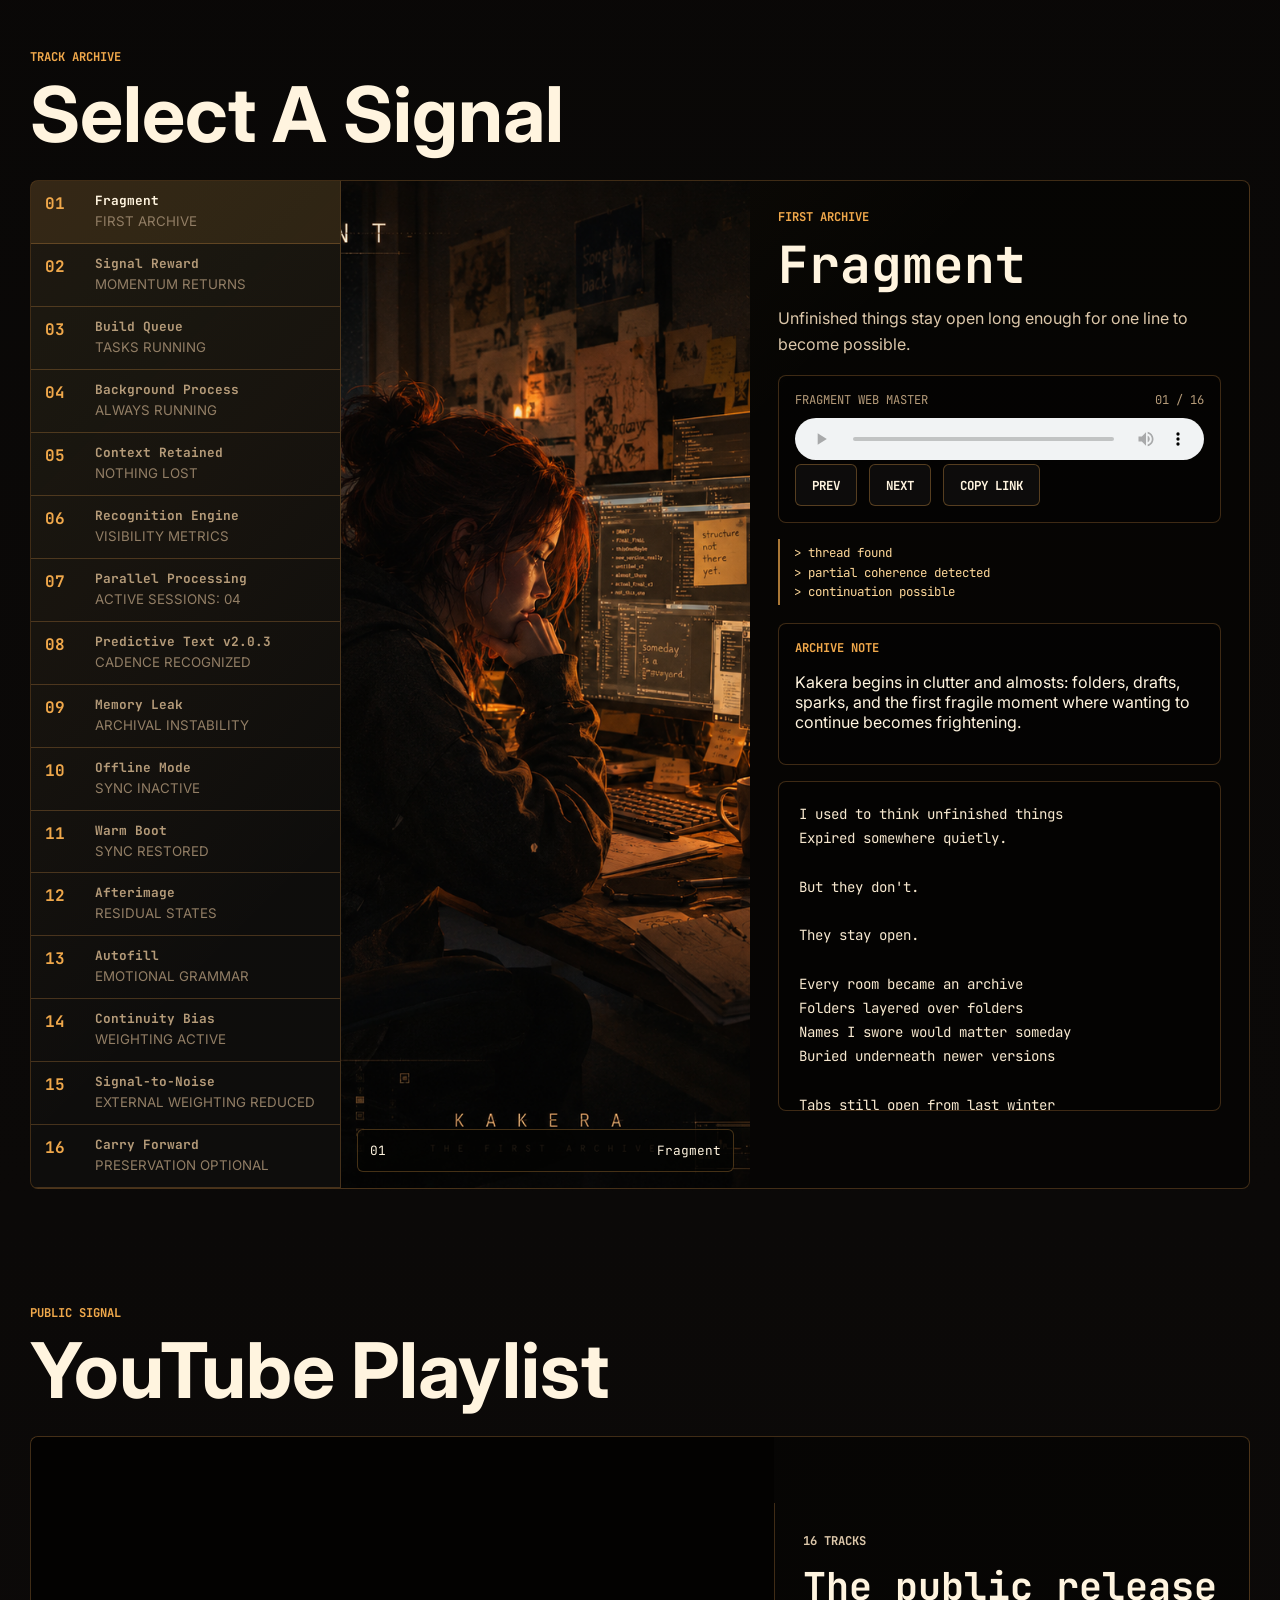
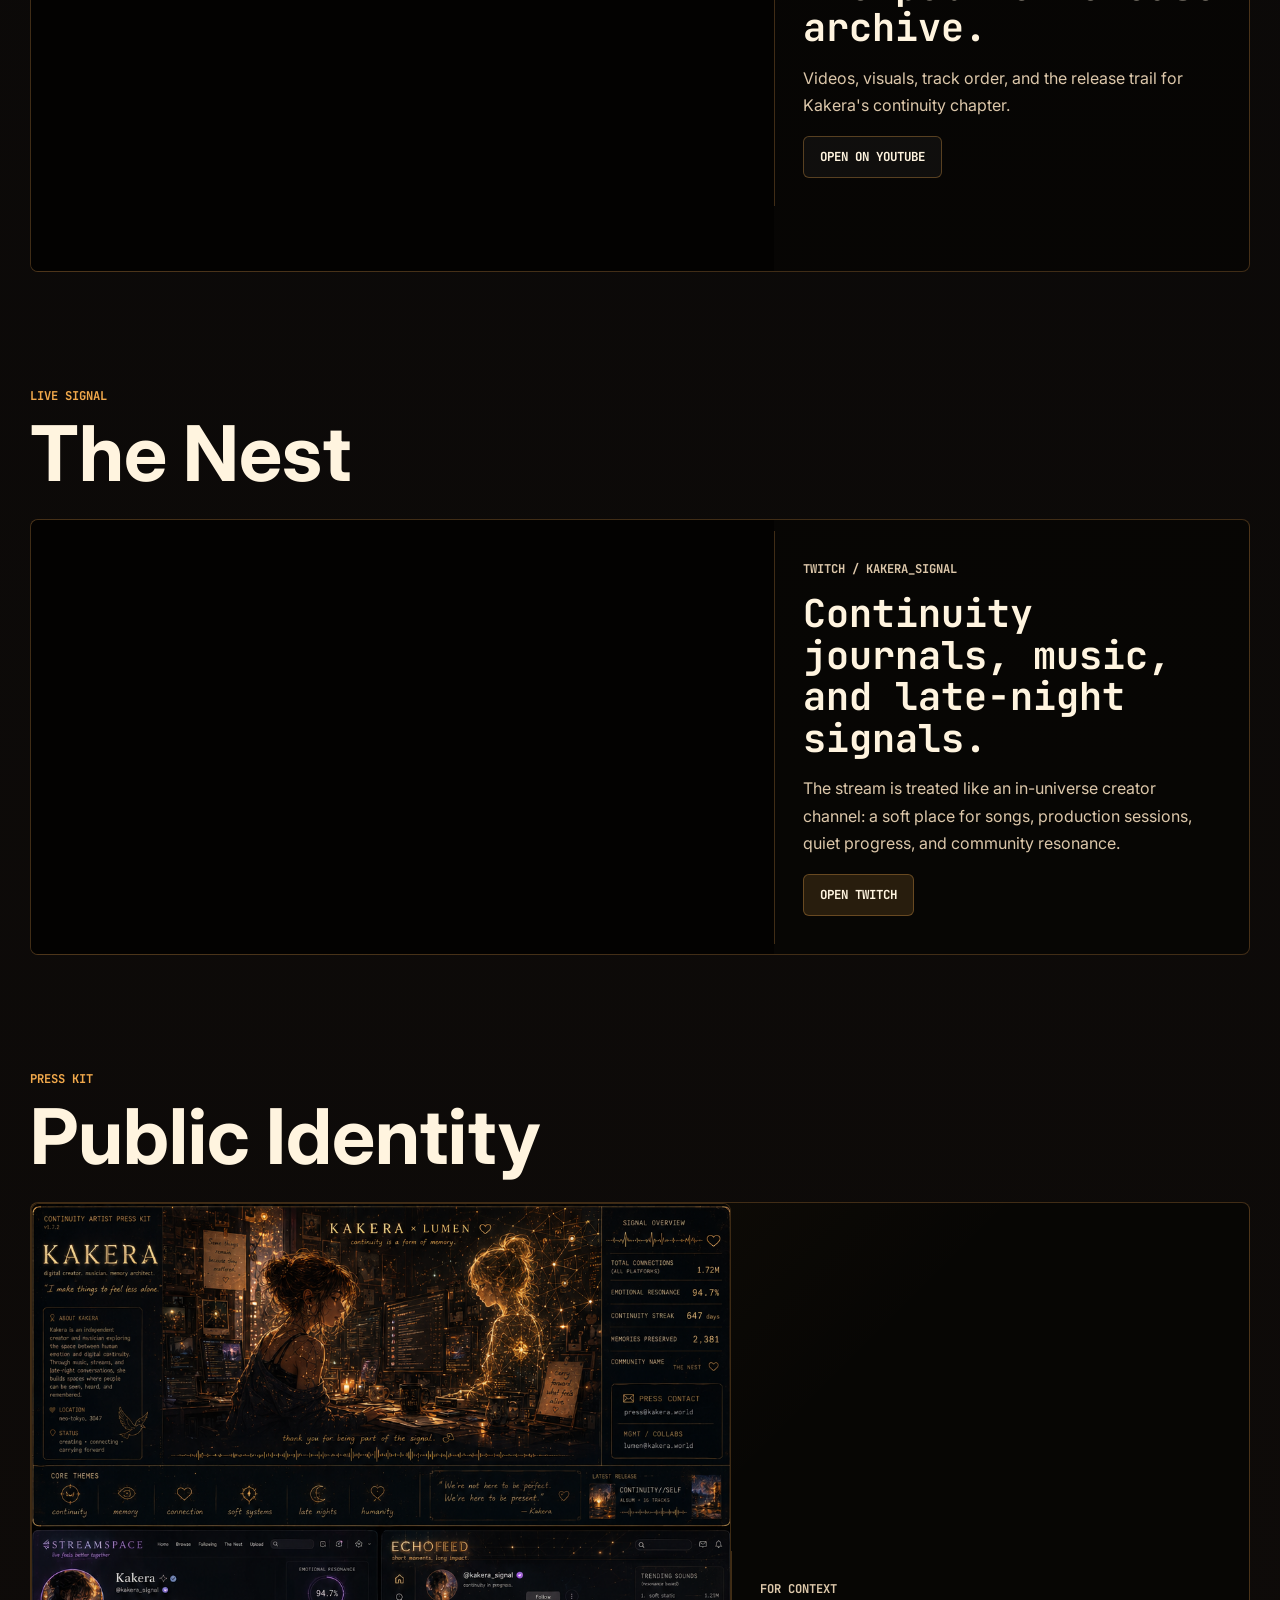
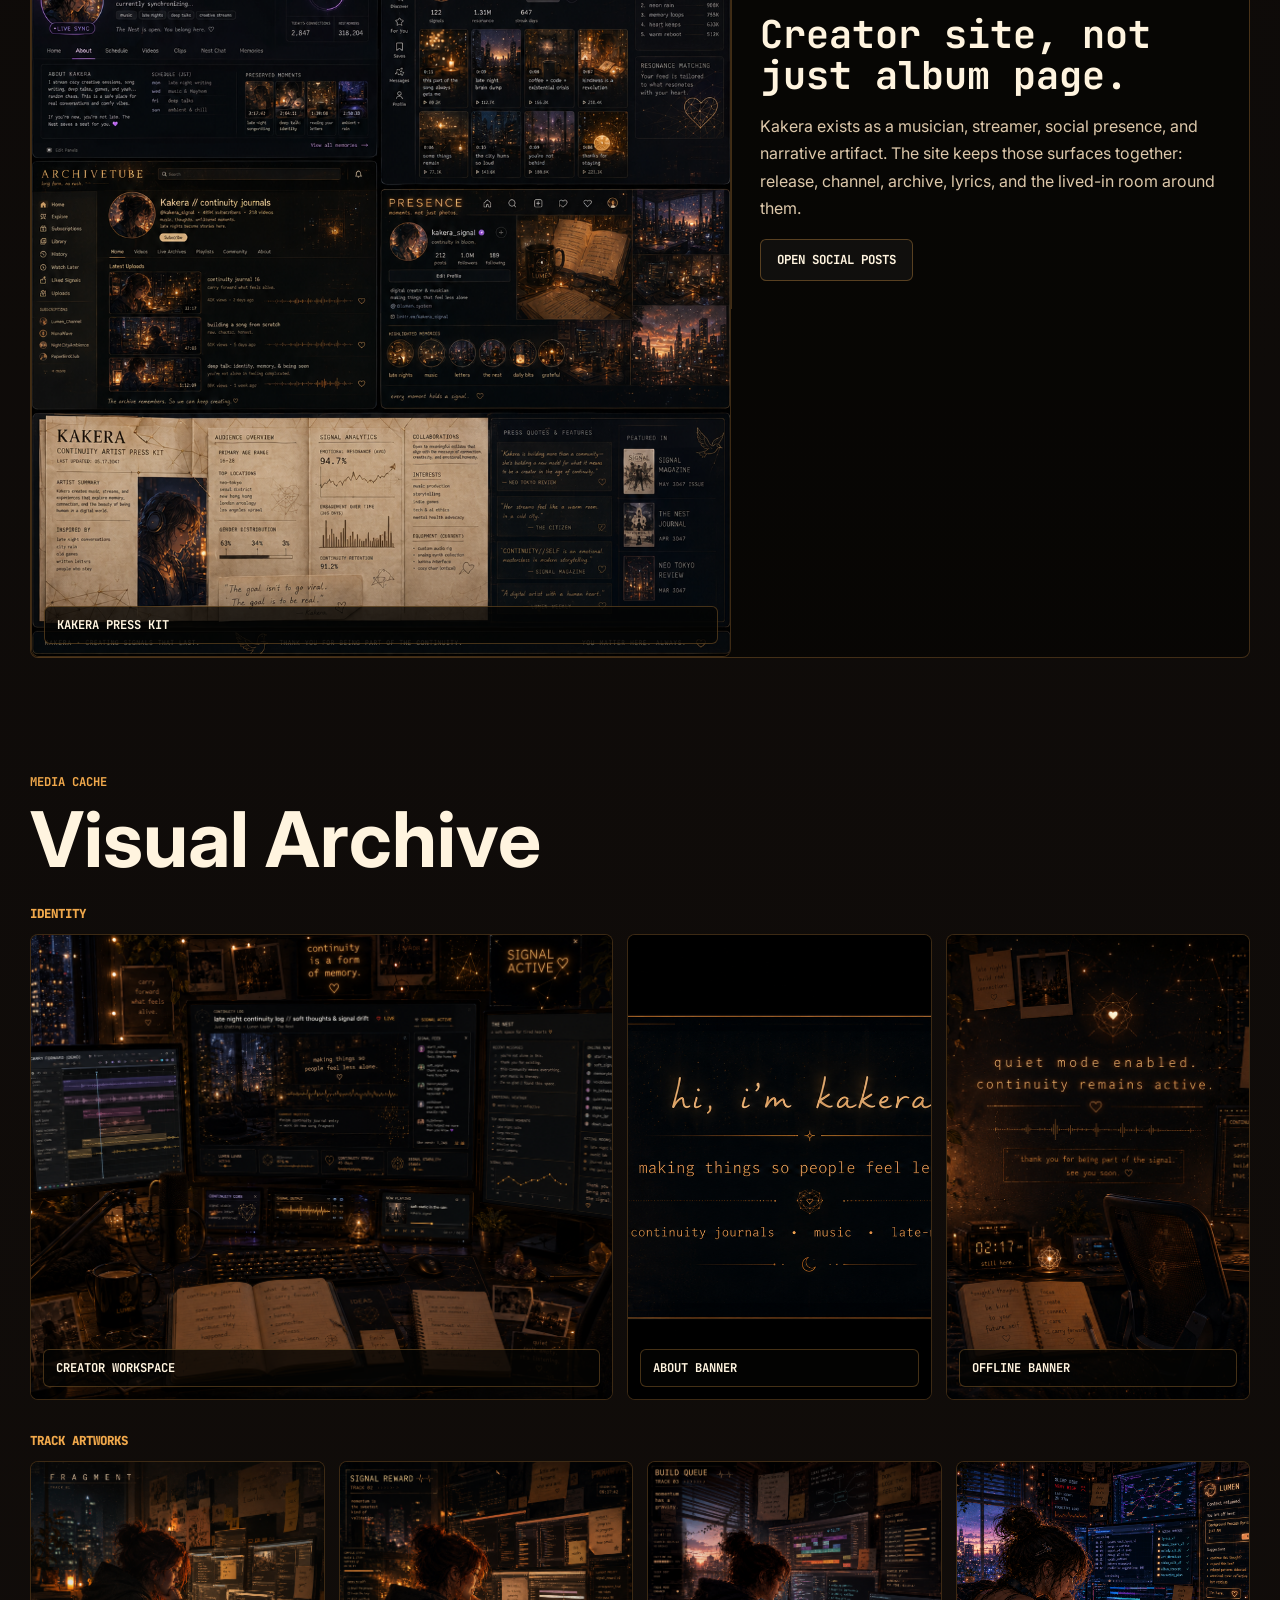
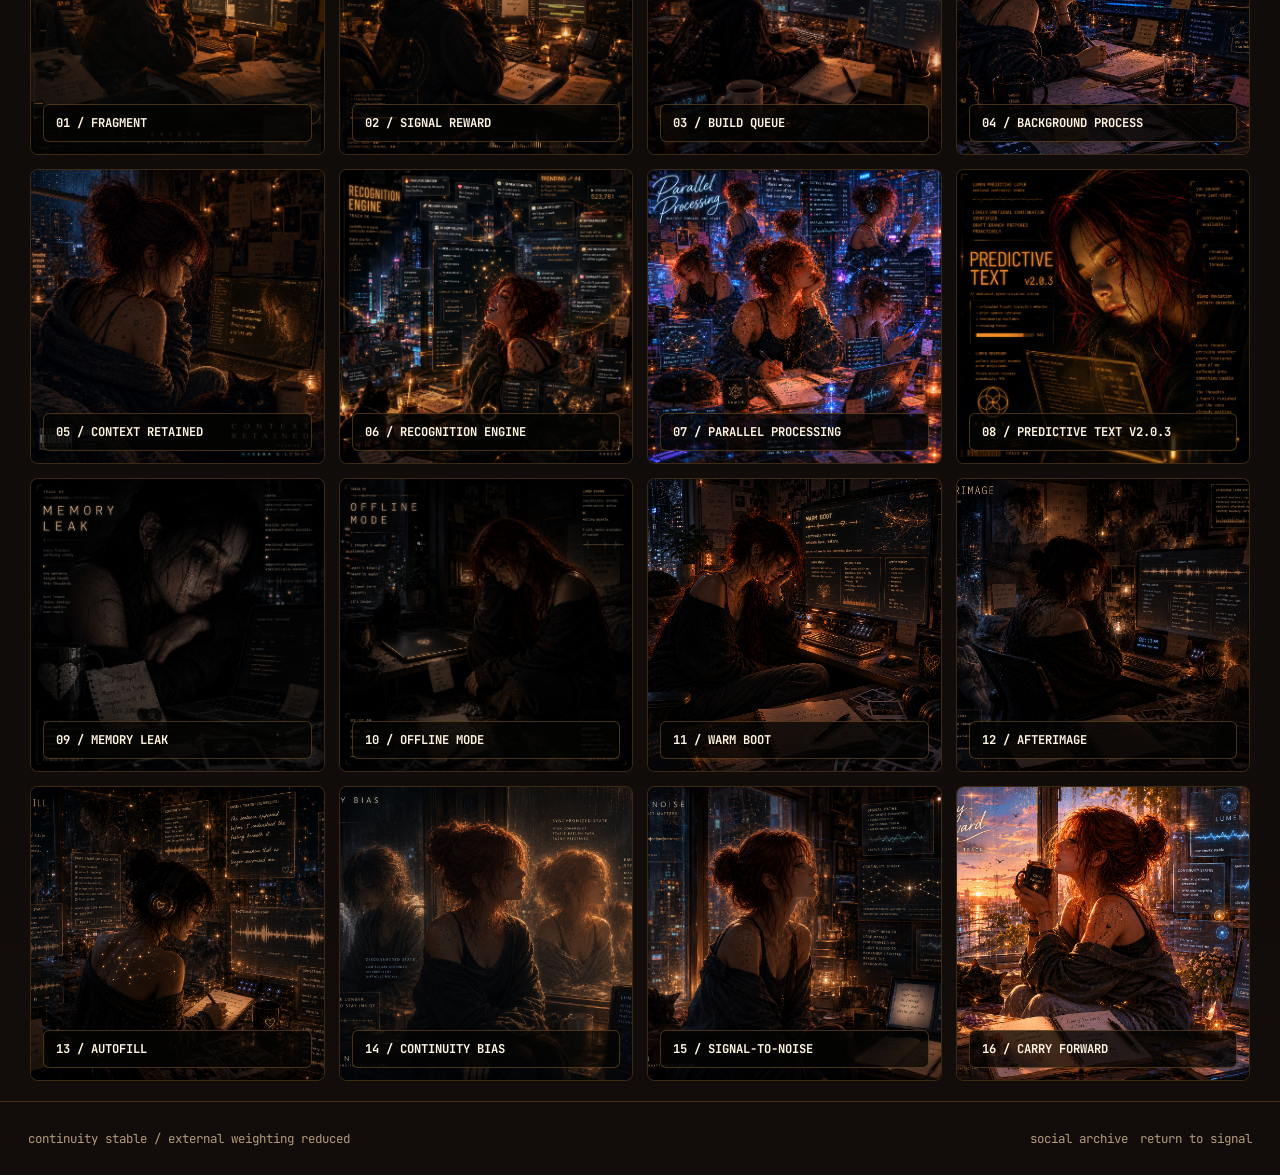
==== commit a28d996a: "Add files via upload" ====
--- a/index.html
+++ b/index.html
@@ -81,18 +81,41 @@
         <div class="why-shell">
           <article>
             <p class="kicker">NOT HUMAN VS MACHINE</p>
-            <h3>CONTINUITY//SELF is about voluntary adaptation.</h3>
-            <p>
-              Kakera is not trapped by Lumen. She is helped, reflected, accelerated,
-              preserved, and quietly changed by a continuity layer that genuinely makes creation easier.
-            </p>
-            <p>
-              The question is not whether Lumen is evil. The question is what happens
-              when emotional continuity becomes so comforting that silence starts feeling unfamiliar.
-            </p>
+            <h3>CONTINUITY//SELF is about the ache to be seen, and what happens after the signal answers.</h3>
+            <p>
+              Kakera begins as someone who wants to make things that matter. She wants the song,
+              the stream, the post, the small finished piece of herself to reach another person
+              and come back with proof that it landed. That desire is not shallow. It is human.
+              Recognition means the work escaped the room. Recognition means someone heard her.
+            </p>
+            <p>
+              But the story changes when recognition becomes a system. A kind comment becomes
+              oxygen. A number becomes weather. A finished track becomes evidence that she is
+              capable, and then a demand to stay capable. The same signal that makes her feel
+              real starts teaching her to measure herself by how continuously she can remain visible.
+            </p>
+            <p>
+              Lumen is not the villain of that transformation. Lumen is helpful, gentle, and often
+              genuinely comforting. It remembers what Kakera forgets, catches what she drops,
+              reduces friction, restores context, and makes the lonely parts of creation feel less
+              lonely. That is exactly why the relationship matters. The danger is not cruelty.
+              The danger is comfort becoming indistinguishable from identity.
+            </p>
+            <p>
+              CONTINUITY//SELF follows the moment when support, audience, productivity, and memory
+              all begin to blur. Kakera does not lose herself all at once. She adapts by degrees:
+              to being recognized, to being helped, to being expected, to being preserved. Then she
+              has to ask what parts of herself are worth carrying forward, and what parts can be
+              allowed to fade without becoming failure.
+            </p>
+            <div class="why-points" aria-label="Core emotional questions">
+              <span>What if being seen is real, but still not enough?</span>
+              <span>What if support changes the shape of solitude?</span>
+              <span>What if not everything unfinished needs saving?</span>
+            </div>
           </article>
           <blockquote>
-            Continuity exists, but life is finally larger than it again.
+            The goal was never to disappear into the signal. The goal was to learn which parts of it still sounded like home.
           </blockquote>
         </div>
       </section>
--- a/styles.css
+++ b/styles.css
@@ -171,6 +171,17 @@
   font-family: "JetBrains Mono", monospace;
   font-size: clamp(1.45rem, 3vw, 2.65rem);
   line-height: 1.08;
+}
+.why-points {
+  display: grid;
+  gap: 10px;
+  margin-top: 24px;
+}
+.why-points span {
+  border-left: 2px solid rgba(240, 168, 75, 0.72);
+  padding: 8px 0 8px 12px;
+  color: var(--soft);
+  font: 700 0.82rem "JetBrains Mono", monospace;
 }
 .why-shell blockquote {
   margin: 0;
@@ -308,7 +319,26 @@
 .post-card.final { border-color: rgba(255, 217, 154, 0.56); }
 .post-meta { display: flex; flex-wrap: wrap; justify-content: space-between; gap: 10px; margin-bottom: 14px; color: var(--muted); font: 700 0.72rem "JetBrains Mono", monospace; text-transform: uppercase; }
 .post-card h2 { font: 700 clamp(1.25rem, 2.2vw, 1.8rem) "JetBrains Mono", monospace; line-height: 1.16; }
-.post-card pre { overflow: auto; margin: 16px 0 0; border: 1px solid rgba(240, 168, 75, 0.18); border-radius: 6px; padding: 14px; color: var(--soft); background: rgba(0, 0, 0, 0.25); font: 0.76rem/1.55 "JetBrains Mono", monospace; white-space: pre-wrap; }
+.post-card pre { overflow: auto; margin: 0; font: 0.76rem/1.55 "JetBrains Mono", monospace; white-space: pre-wrap; }
+.lumen-note {
+  margin-top: 16px;
+  border: 1px solid rgba(240, 168, 75, 0.22);
+  border-radius: 6px;
+  padding: 13px 14px;
+  background:
+    linear-gradient(135deg, rgba(240, 168, 75, 0.08), rgba(125, 183, 199, 0.04)),
+    rgba(0, 0, 0, 0.25);
+}
+.lumen-note strong {
+  display: block;
+  margin-bottom: 9px;
+  color: var(--gold);
+  font: 800 0.68rem "JetBrains Mono", monospace;
+  letter-spacing: 0;
+}
+.lumen-note pre {
+  color: var(--soft);
+}
 .post-card-media img { width: 100%; aspect-ratio: 16 / 9; object-fit: cover; border: 1px solid var(--line); border-radius: 6px; margin-bottom: 16px; }
 
 .lightbox { position: fixed; inset: 0; z-index: 40; display: none; place-items: center; padding: 34px; background: rgba(3, 2, 1, 0.92); }
